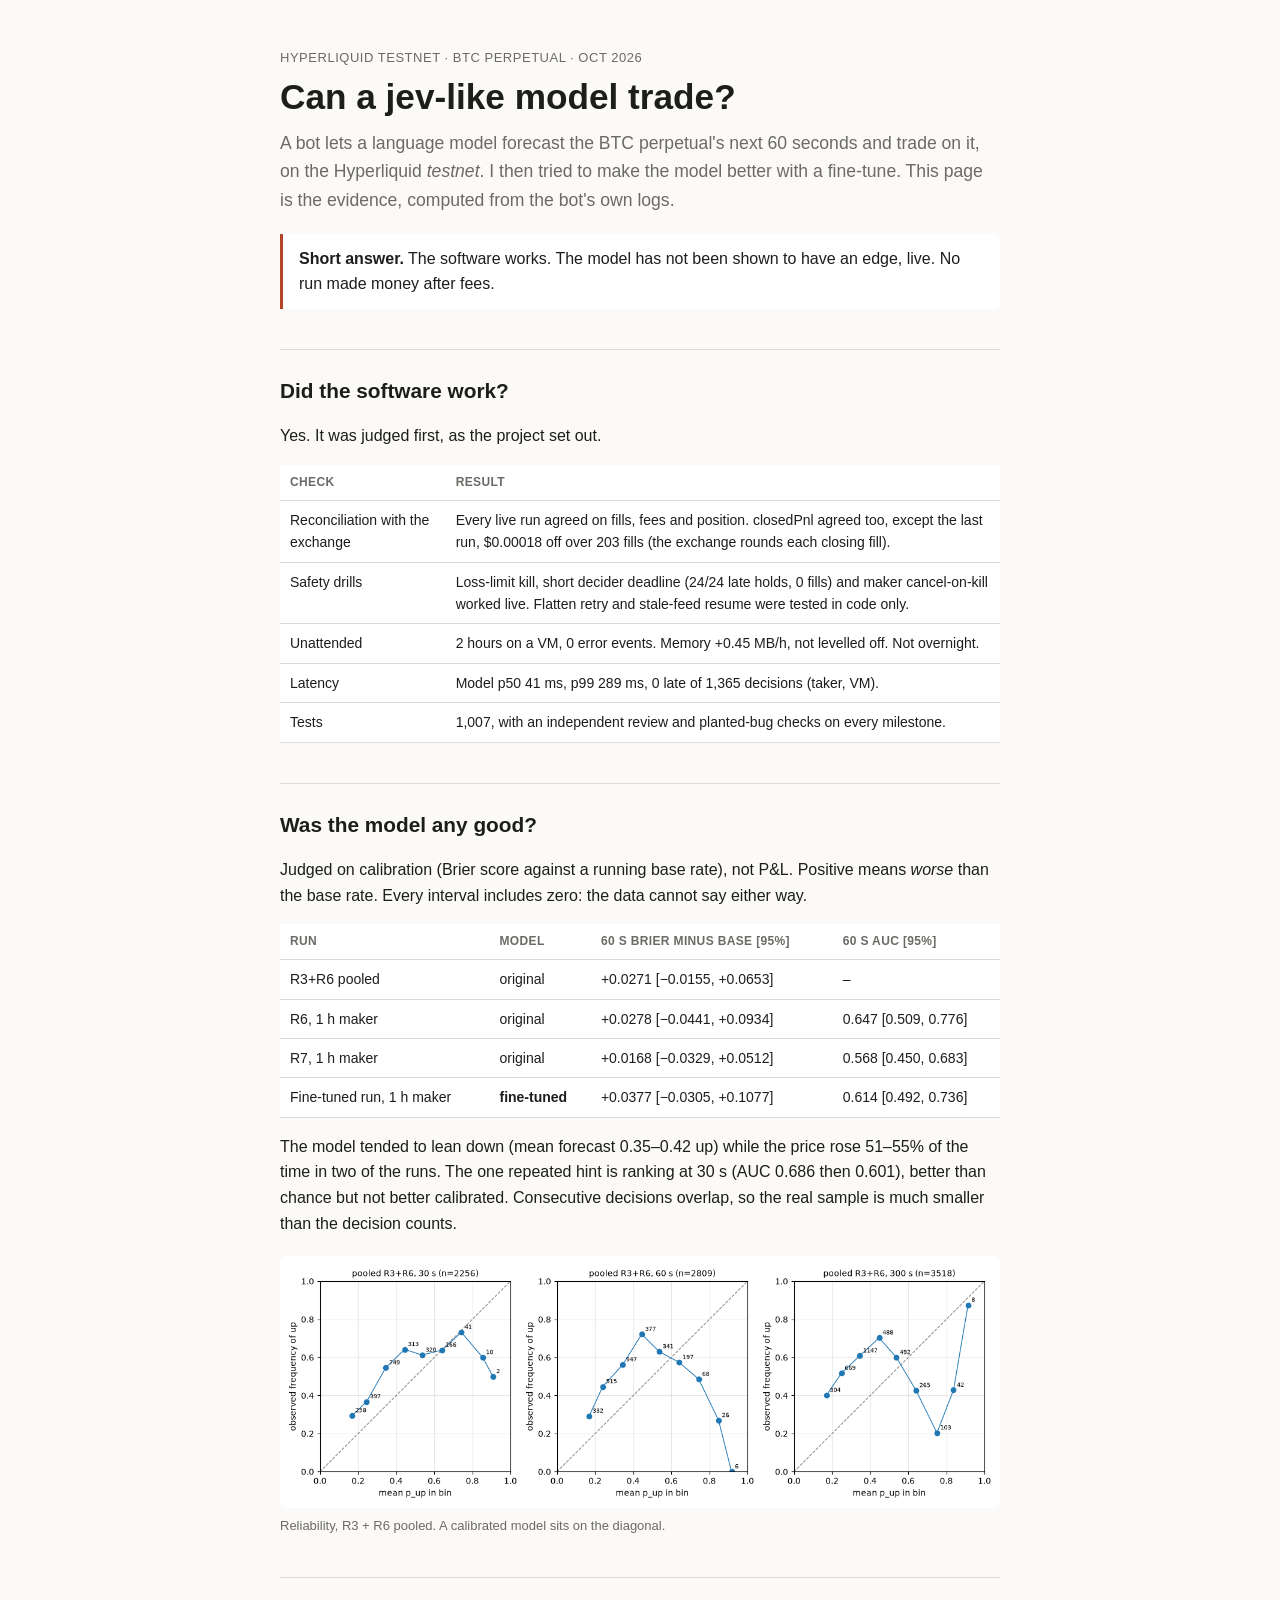
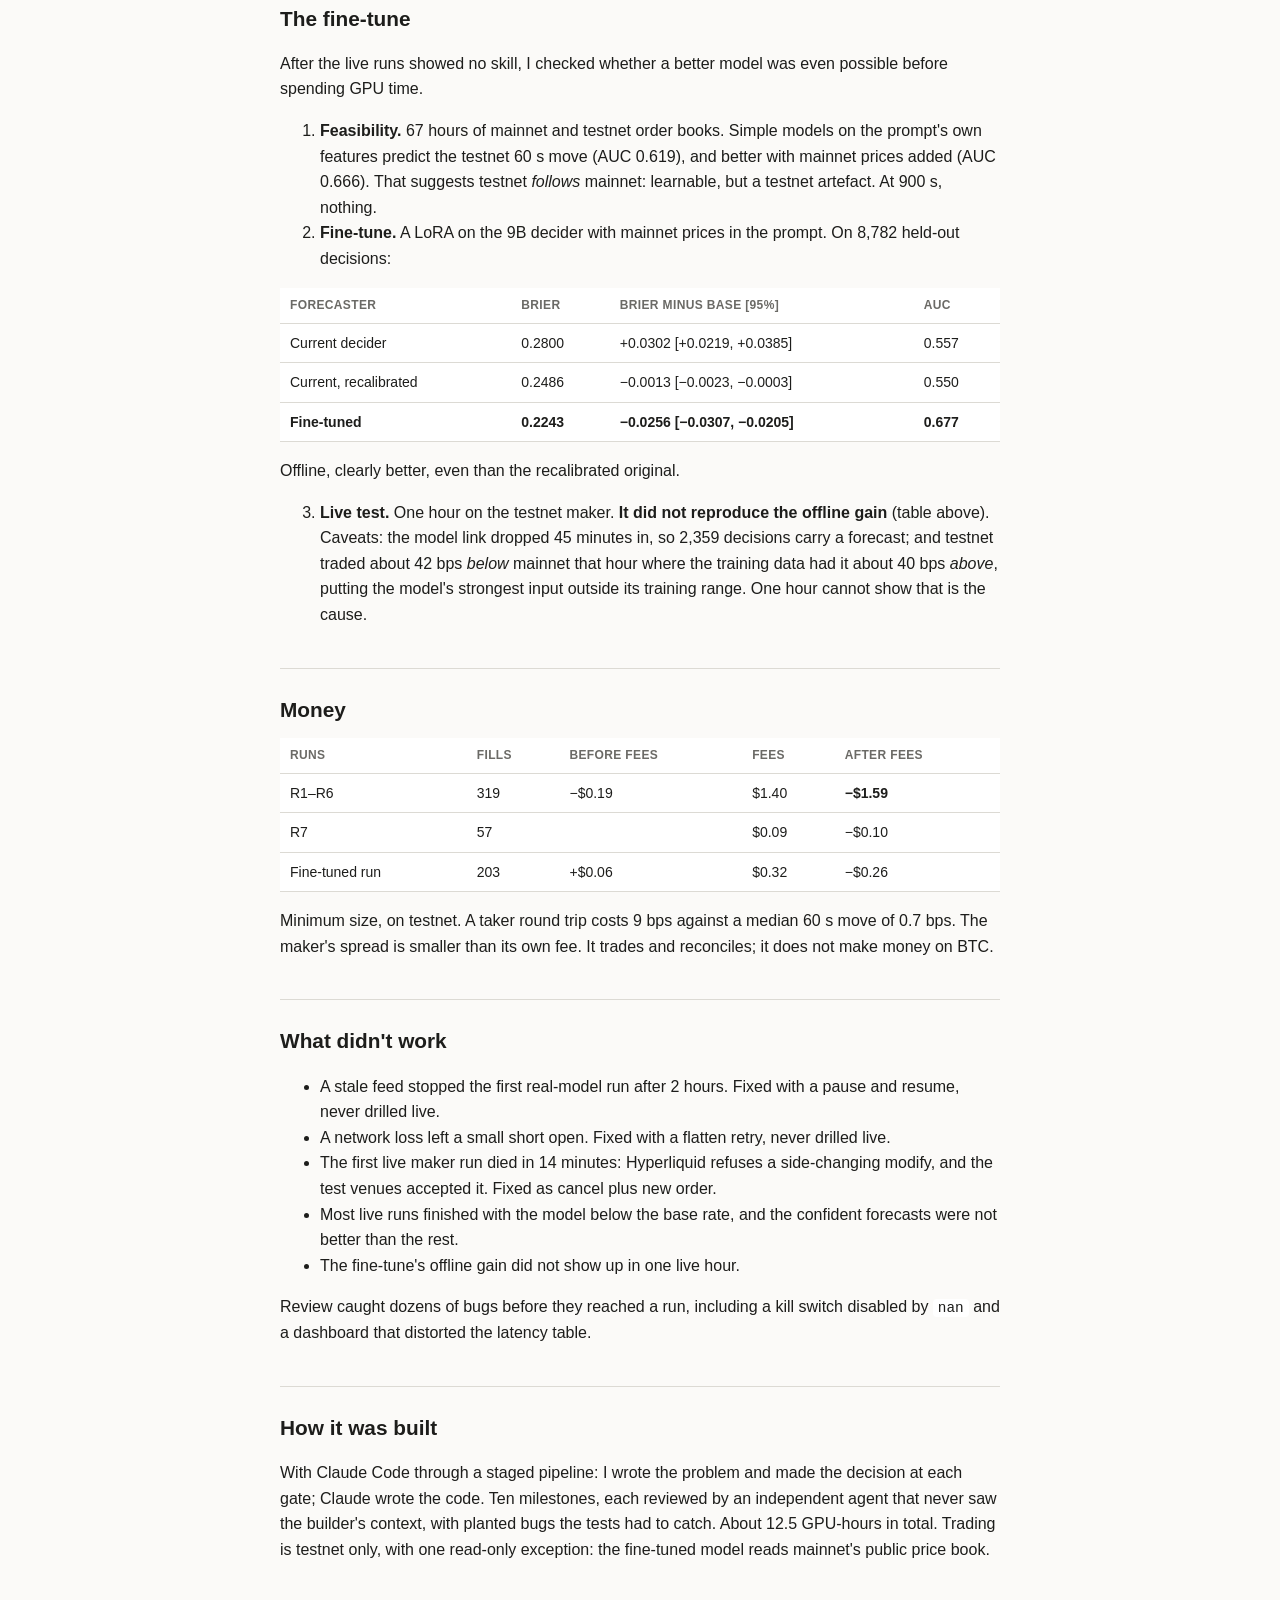
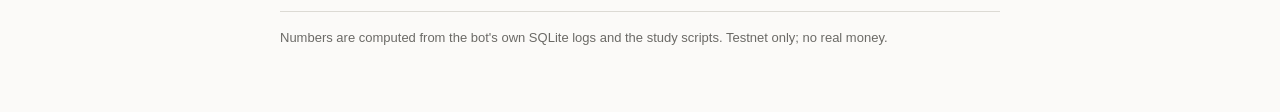
==== site/index.html @ e103114d "README: short version with the study, fine-tune and M10 results; static results site Co-Authored-By:" ====
<!DOCTYPE html>
<html lang="en"><head><meta charset="utf-8"><meta name="viewport" content="width=device-width,initial-scale=1">
<title>Can a jev-like model trade? Hyperliquid testnet results</title>
<meta name="description" content="A bot lets a language model trade the BTC perpetual on the Hyperliquid testnet. The software works; the model has not been shown to have an edge.">
<style>
:root{color-scheme:light dark;--bg:#fbfaf8;--fg:#1d1d1b;--mut:#6b6a66;--line:#dcdad4;--card:#fff;--acc:#b4442a}
@media(prefers-color-scheme:dark){:root{--bg:#161614;--fg:#ecebe6;--mut:#9a988f;--line:#34332f;--card:#1e1e1b;--acc:#e8805f}}
*{box-sizing:border-box}
body{margin:0;background:var(--bg);color:var(--fg);font:16px/1.6 -apple-system,BlinkMacSystemFont,"Segoe UI",Roboto,sans-serif}
main{max-width:760px;margin:0 auto;padding:48px 20px 64px}
.kicker{color:var(--mut);font-size:13px;letter-spacing:.04em;text-transform:uppercase;margin:0 0 8px}
h1{font-size:2.2rem;line-height:1.15;margin:0 0 12px}
h2{font-size:1.3rem;margin:40px 0 8px;padding-top:24px;border-top:1px solid var(--line)}
.lede{font-size:1.1rem;color:var(--mut);margin:0 0 20px}
.verdict{border-left:3px solid var(--acc);background:var(--card);padding:12px 16px;border-radius:0 6px 6px 0}
table{width:100%;border-collapse:collapse;font-size:14px;margin:12px 0;background:var(--card)}
th,td{text-align:left;padding:8px 10px;border-bottom:1px solid var(--line);vertical-align:top}
th{font-weight:600;color:var(--mut);font-size:12px;text-transform:uppercase;letter-spacing:.03em}
td:not(:first-child){font-variant-numeric:tabular-nums}
figure{margin:20px 0}
img{max-width:100%;height:auto;border-radius:6px;background:#fff}
figcaption,footer{color:var(--mut);font-size:13px}
footer{margin-top:48px;padding-top:16px;border-top:1px solid var(--line)}
code{font-size:.9em;background:var(--card);padding:1px 5px;border-radius:4px}
@media(max-width:560px){table{font-size:13px}h1{font-size:1.8rem}}
</style></head><body><main>
<header>
<p class="kicker">Hyperliquid testnet &middot; BTC perpetual &middot; Oct 2026</p>
<h1>Can a jev-like model trade?</h1>
<p class="lede">A bot lets a language model forecast the BTC perpetual's next 60 seconds and trade on it, on the Hyperliquid <em>testnet</em>. I then tried to make the model better with a fine-tune. This page is the evidence, computed from the bot's own logs.</p>
<div class="verdict"><strong>Short answer.</strong> The software works. The model has not been shown to have an edge, live. No run made money after fees.</div>
</header>

<section>
<h2>Did the software work?</h2>
<p>Yes. It was judged first, as the project set out.</p>
<table>
<tr><th>Check</th><th>Result</th></tr>
<tr><td>Reconciliation with the exchange</td><td>Every live run agreed on fills, fees and position. closedPnl agreed too, except the last run, $0.00018 off over 203 fills (the exchange rounds each closing fill).</td></tr>
<tr><td>Safety drills</td><td>Loss-limit kill, short decider deadline (24/24 late holds, 0 fills) and maker cancel-on-kill worked live. Flatten retry and stale-feed resume were tested in code only.</td></tr>
<tr><td>Unattended</td><td>2 hours on a VM, 0 error events. Memory +0.45&nbsp;MB/h, not levelled off. Not overnight.</td></tr>
<tr><td>Latency</td><td>Model p50 41&nbsp;ms, p99 289&nbsp;ms, 0 late of 1,365 decisions (taker, VM).</td></tr>
<tr><td>Tests</td><td>1,007, with an independent review and planted-bug checks on every milestone.</td></tr>
</table>
</section>

<section>
<h2>Was the model any good?</h2>
<p>Judged on calibration (Brier score against a running base rate), not P&amp;L. Positive means <em>worse</em> than the base rate. Every interval includes zero: the data cannot say either way.</p>
<table>
<tr><th>Run</th><th>Model</th><th>60&nbsp;s Brier minus base [95%]</th><th>60&nbsp;s AUC [95%]</th></tr>
<tr><td>R3+R6 pooled</td><td>original</td><td>+0.0271 [&minus;0.0155, +0.0653]</td><td>&ndash;</td></tr>
<tr><td>R6, 1&nbsp;h maker</td><td>original</td><td>+0.0278 [&minus;0.0441, +0.0934]</td><td>0.647 [0.509, 0.776]</td></tr>
<tr><td>R7, 1&nbsp;h maker</td><td>original</td><td>+0.0168 [&minus;0.0329, +0.0512]</td><td>0.568 [0.450, 0.683]</td></tr>
<tr><td>Fine-tuned run, 1&nbsp;h maker</td><td><strong>fine-tuned</strong></td><td>+0.0377 [&minus;0.0305, +0.1077]</td><td>0.614 [0.492, 0.736]</td></tr>
</table>
<p>The model tended to lean down (mean forecast 0.35&ndash;0.42 up) while the price rose 51&ndash;55% of the time in two of the runs. The one repeated hint is ranking at 30&nbsp;s (AUC 0.686 then 0.601), better than chance but not better calibrated. Consecutive decisions overlap, so the real sample is much smaller than the decision counts.</p>
<figure><img src="img/reliability_pooled.png" alt="Reliability curve pooled over runs R3 and R6"><figcaption>Reliability, R3 + R6 pooled. A calibrated model sits on the diagonal.</figcaption></figure>
</section>

<section>
<h2>The fine-tune</h2>
<p>After the live runs showed no skill, I checked whether a better model was even possible before spending GPU time.</p>
<ol>
<li><strong>Feasibility.</strong> 67 hours of mainnet and testnet order books. Simple models on the prompt's own features predict the testnet 60&nbsp;s move (AUC 0.619), and better with mainnet prices added (AUC 0.666). That suggests testnet <em>follows</em> mainnet: learnable, but a testnet artefact. At 900&nbsp;s, nothing.</li>
<li><strong>Fine-tune.</strong> A LoRA on the 9B decider with mainnet prices in the prompt. On 8,782 held-out decisions:</li>
</ol>
<table>
<tr><th>Forecaster</th><th>Brier</th><th>Brier minus base [95%]</th><th>AUC</th></tr>
<tr><td>Current decider</td><td>0.2800</td><td>+0.0302 [+0.0219, +0.0385]</td><td>0.557</td></tr>
<tr><td>Current, recalibrated</td><td>0.2486</td><td>&minus;0.0013 [&minus;0.0023, &minus;0.0003]</td><td>0.550</td></tr>
<tr><td><strong>Fine-tuned</strong></td><td><strong>0.2243</strong></td><td><strong>&minus;0.0256 [&minus;0.0307, &minus;0.0205]</strong></td><td><strong>0.677</strong></td></tr>
</table>
<p>Offline, clearly better, even than the recalibrated original.</p>
<ol start="3">
<li><strong>Live test.</strong> One hour on the testnet maker. <strong>It did not reproduce the offline gain</strong> (table above). Caveats: the model link dropped 45 minutes in, so 2,359 decisions carry a forecast; and testnet traded about 42&nbsp;bps <em>below</em> mainnet that hour where the training data had it about 40&nbsp;bps <em>above</em>, putting the model's strongest input outside its training range. One hour cannot show that is the cause.</li>
</ol>
</section>

<section>
<h2>Money</h2>
<table>
<tr><th>Runs</th><th>Fills</th><th>Before fees</th><th>Fees</th><th>After fees</th></tr>
<tr><td>R1&ndash;R6</td><td>319</td><td>&minus;$0.19</td><td>$1.40</td><td><strong>&minus;$1.59</strong></td></tr>
<tr><td>R7</td><td>57</td><td></td><td>$0.09</td><td>&minus;$0.10</td></tr>
<tr><td>Fine-tuned run</td><td>203</td><td>+$0.06</td><td>$0.32</td><td>&minus;$0.26</td></tr>
</table>
<p>Minimum size, on testnet. A taker round trip costs 9&nbsp;bps against a median 60&nbsp;s move of 0.7&nbsp;bps. The maker's spread is smaller than its own fee. It trades and reconciles; it does not make money on BTC.</p>
</section>

<section>
<h2>What didn't work</h2>
<ul>
<li>A stale feed stopped the first real-model run after 2 hours. Fixed with a pause and resume, never drilled live.</li>
<li>A network loss left a small short open. Fixed with a flatten retry, never drilled live.</li>
<li>The first live maker run died in 14 minutes: Hyperliquid refuses a side-changing modify, and the test venues accepted it. Fixed as cancel plus new order.</li>
<li>Most live runs finished with the model below the base rate, and the confident forecasts were not better than the rest.</li>
<li>The fine-tune's offline gain did not show up in one live hour.</li>
</ul>
<p>Review caught dozens of bugs before they reached a run, including a kill switch disabled by <code>nan</code> and a dashboard that distorted the latency table.</p>
</section>

<section>
<h2>How it was built</h2>
<p>With Claude Code through a staged pipeline: I wrote the problem and made the decision at each gate; Claude wrote the code. Ten milestones, each reviewed by an independent agent that never saw the builder's context, with planted bugs the tests had to catch. About 12.5 GPU-hours in total. Trading is testnet only, with one read-only exception: the fine-tuned model reads mainnet's public price book.</p>
</section>

<footer>Numbers are computed from the bot's own SQLite logs and the study scripts. Testnet only; no real money.</footer>
</main></body></html>
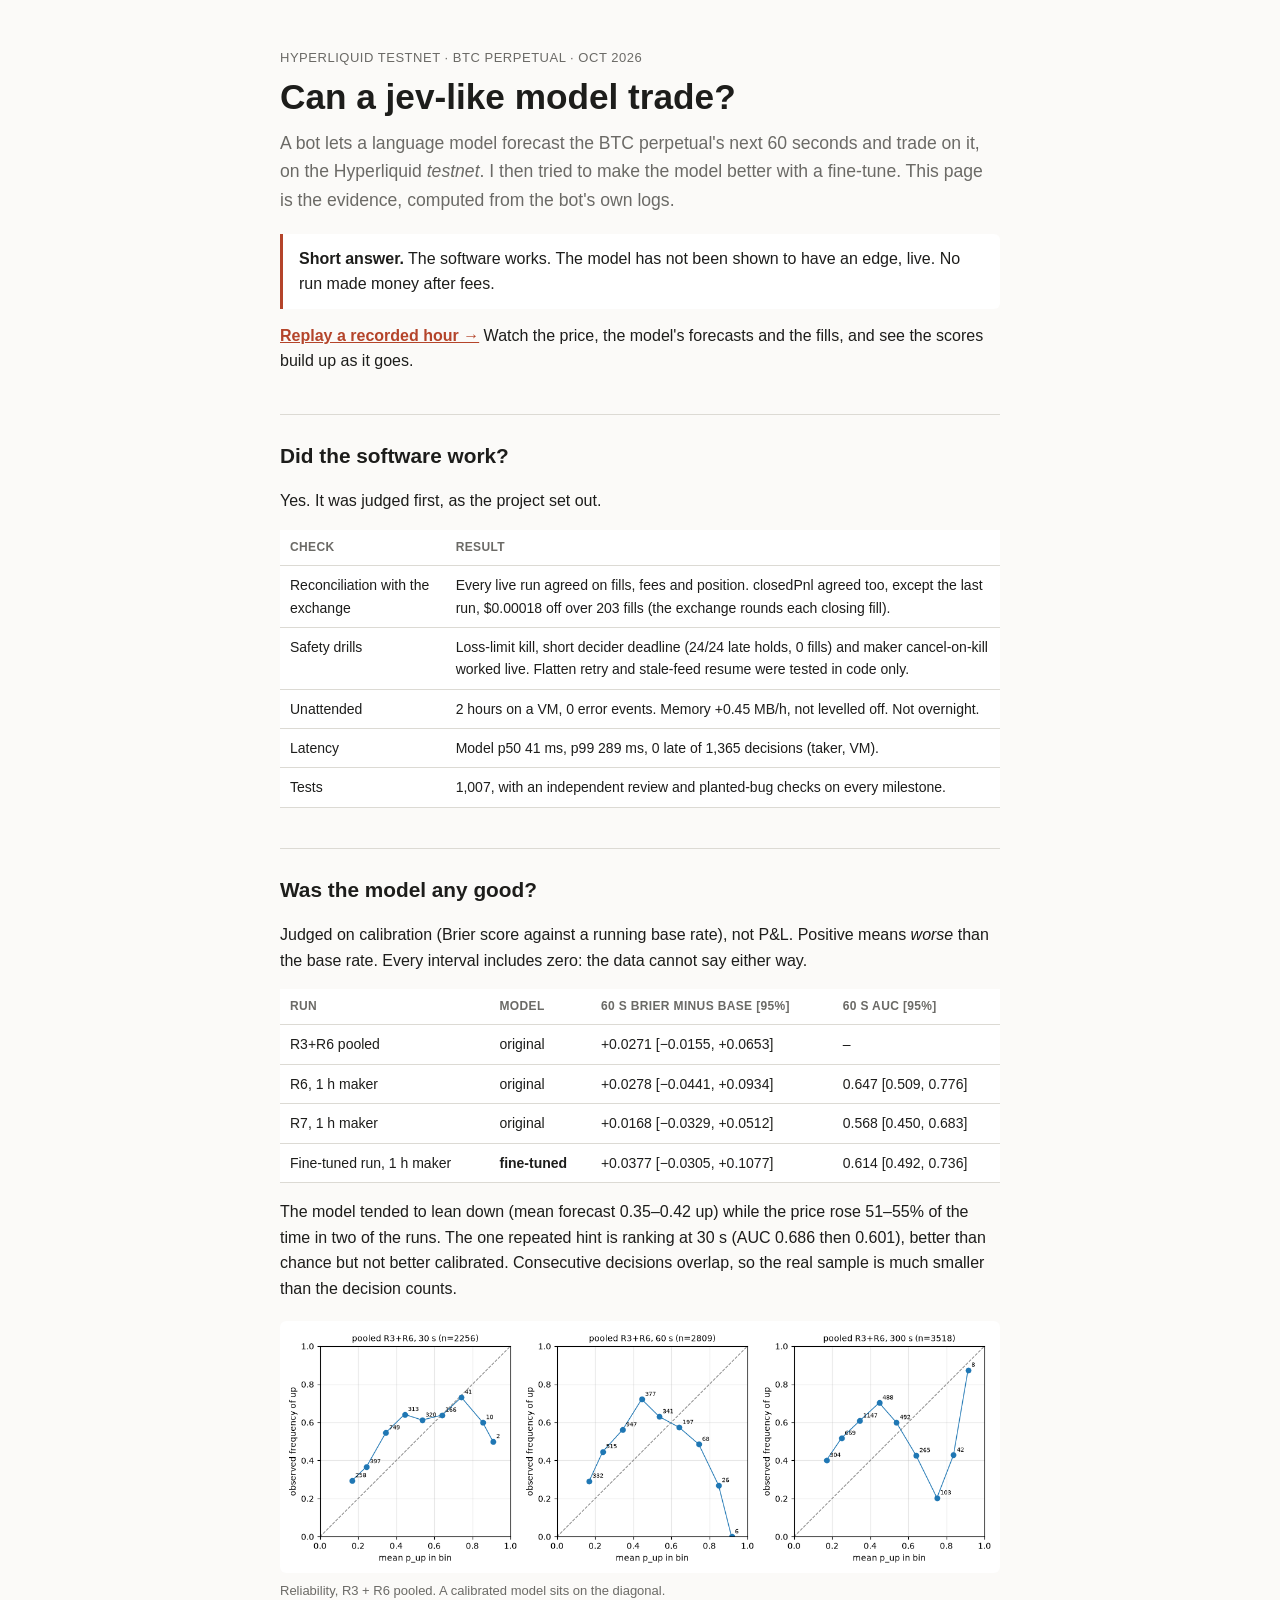
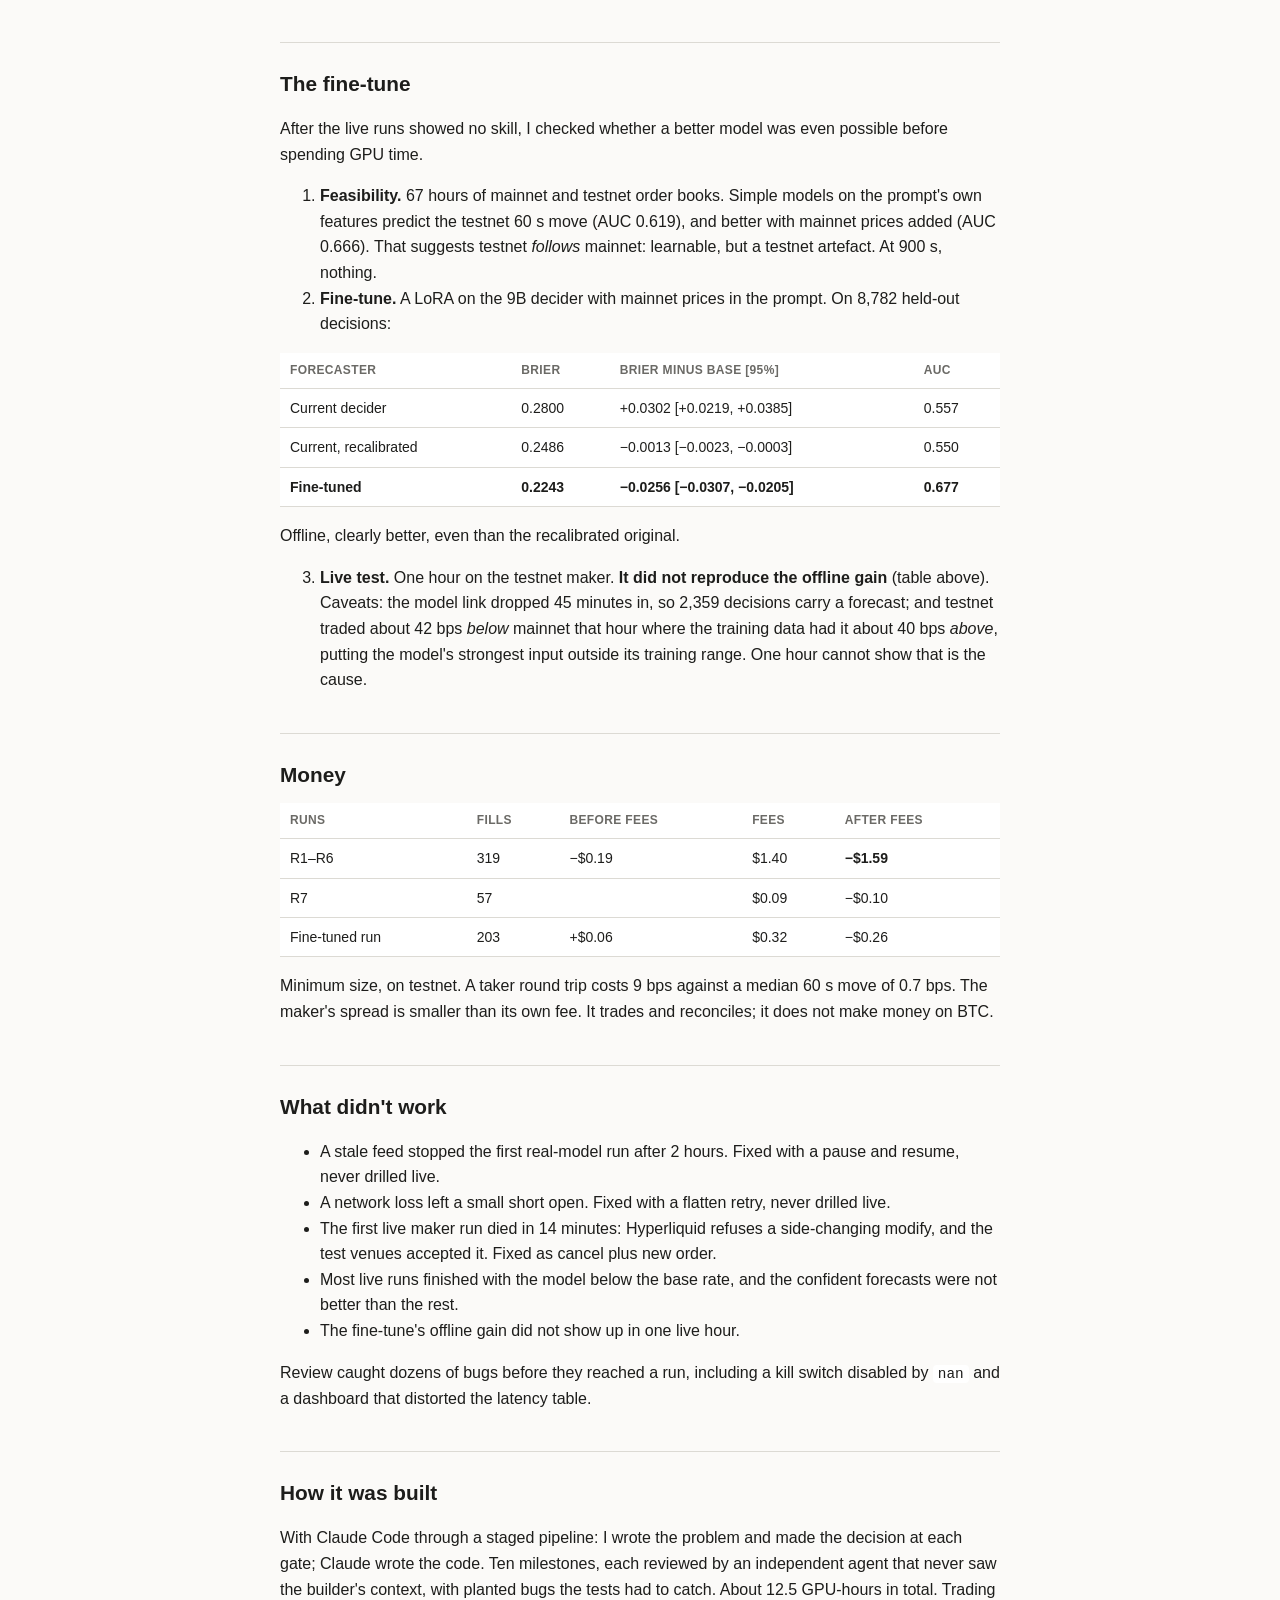
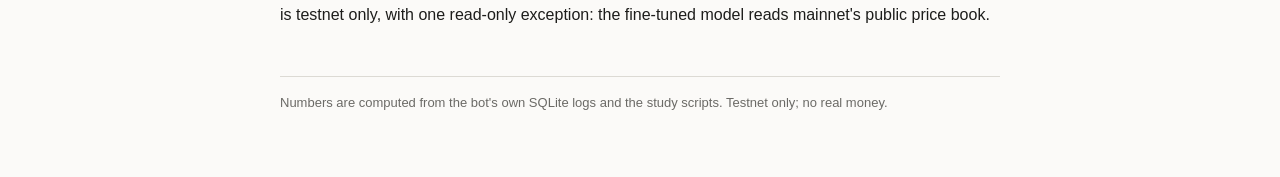
==== commit 07a25abc: "Site: replay page for the recorded one-hour maker runs, with export script Co-Authored-By: Claude So" ====
--- a/site/index.html
+++ b/site/index.html
@@ -29,6 +29,7 @@
 <h1>Can a jev-like model trade?</h1>
 <p class="lede">A bot lets a language model forecast the BTC perpetual's next 60 seconds and trade on it, on the Hyperliquid <em>testnet</em>. I then tried to make the model better with a fine-tune. This page is the evidence, computed from the bot's own logs.</p>
 <div class="verdict"><strong>Short answer.</strong> The software works. The model has not been shown to have an edge, live. No run made money after fees.</div>
+<p style="margin:14px 0 0"><a href="replay.html" style="font-weight:600;color:var(--acc)">Replay a recorded hour &rarr;</a> Watch the price, the model's forecasts and the fills, and see the scores build up as it goes.</p>
 </header>
 
 <section>
